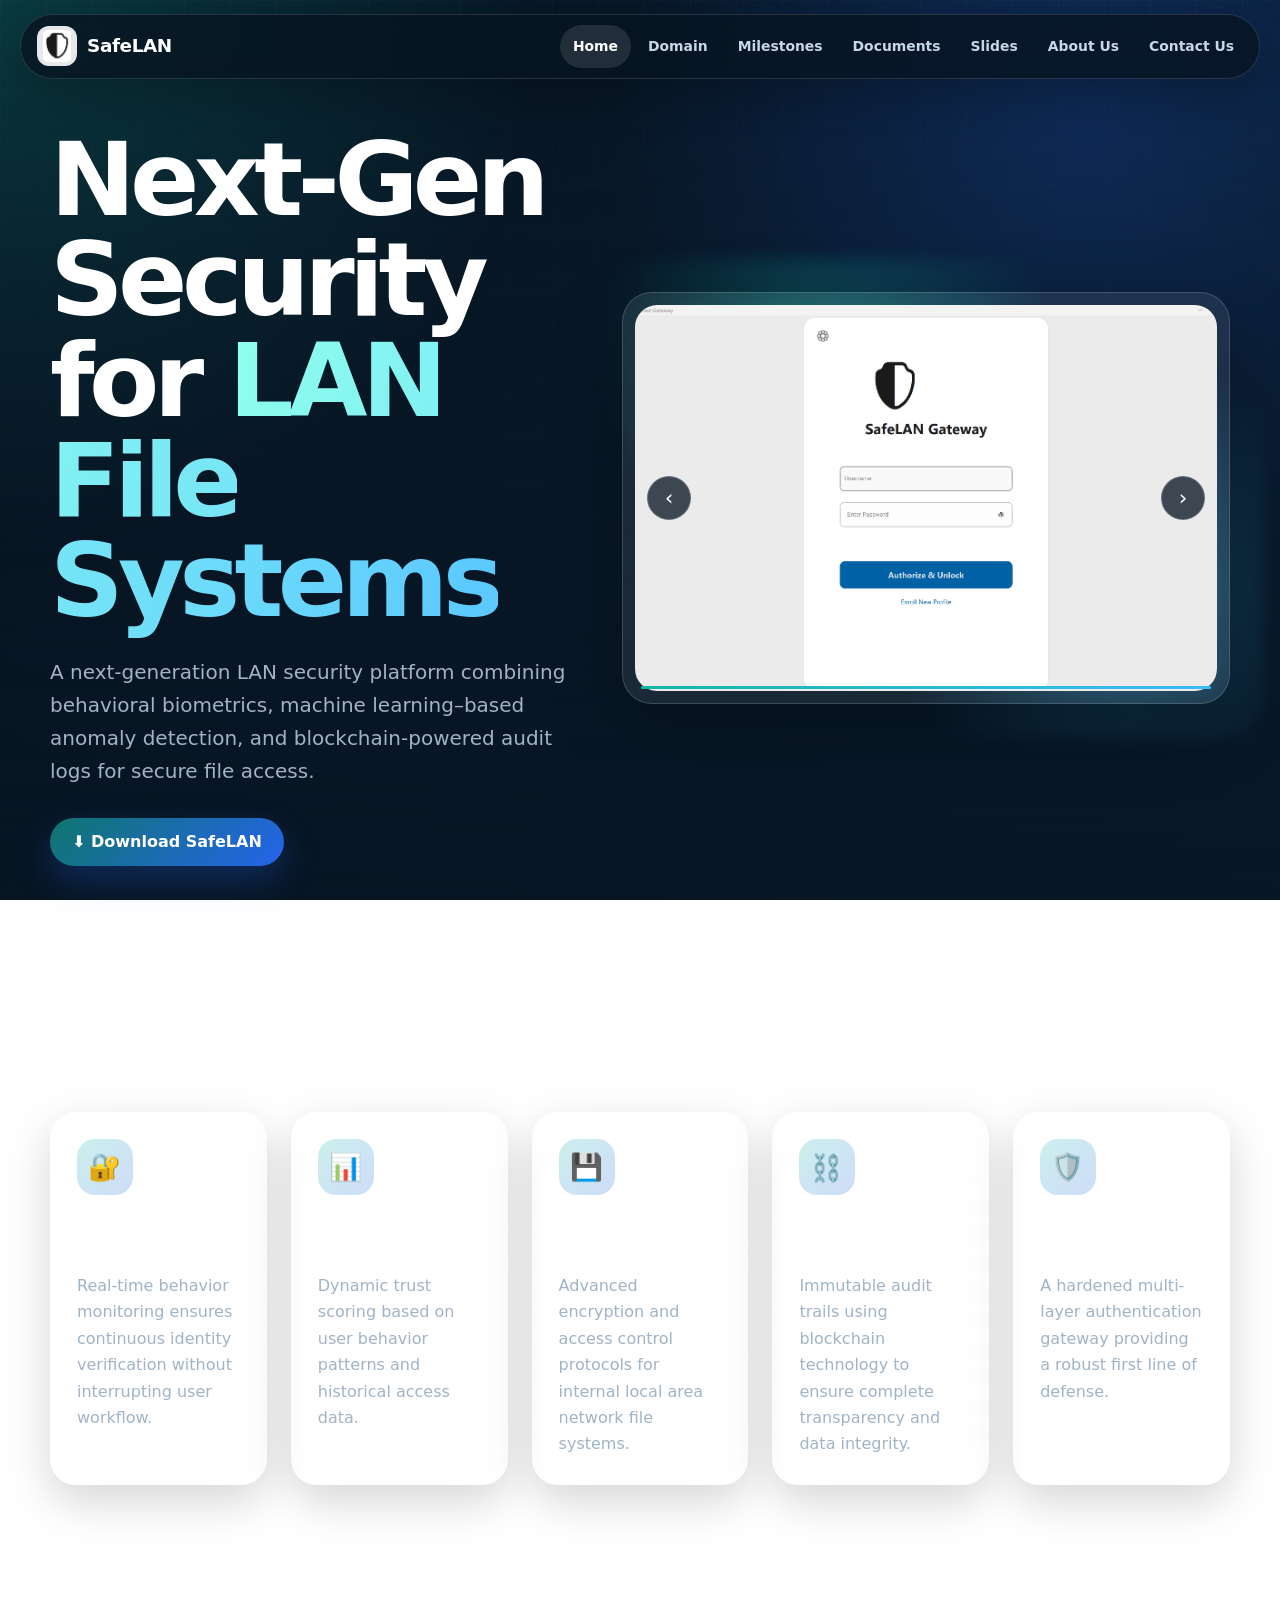
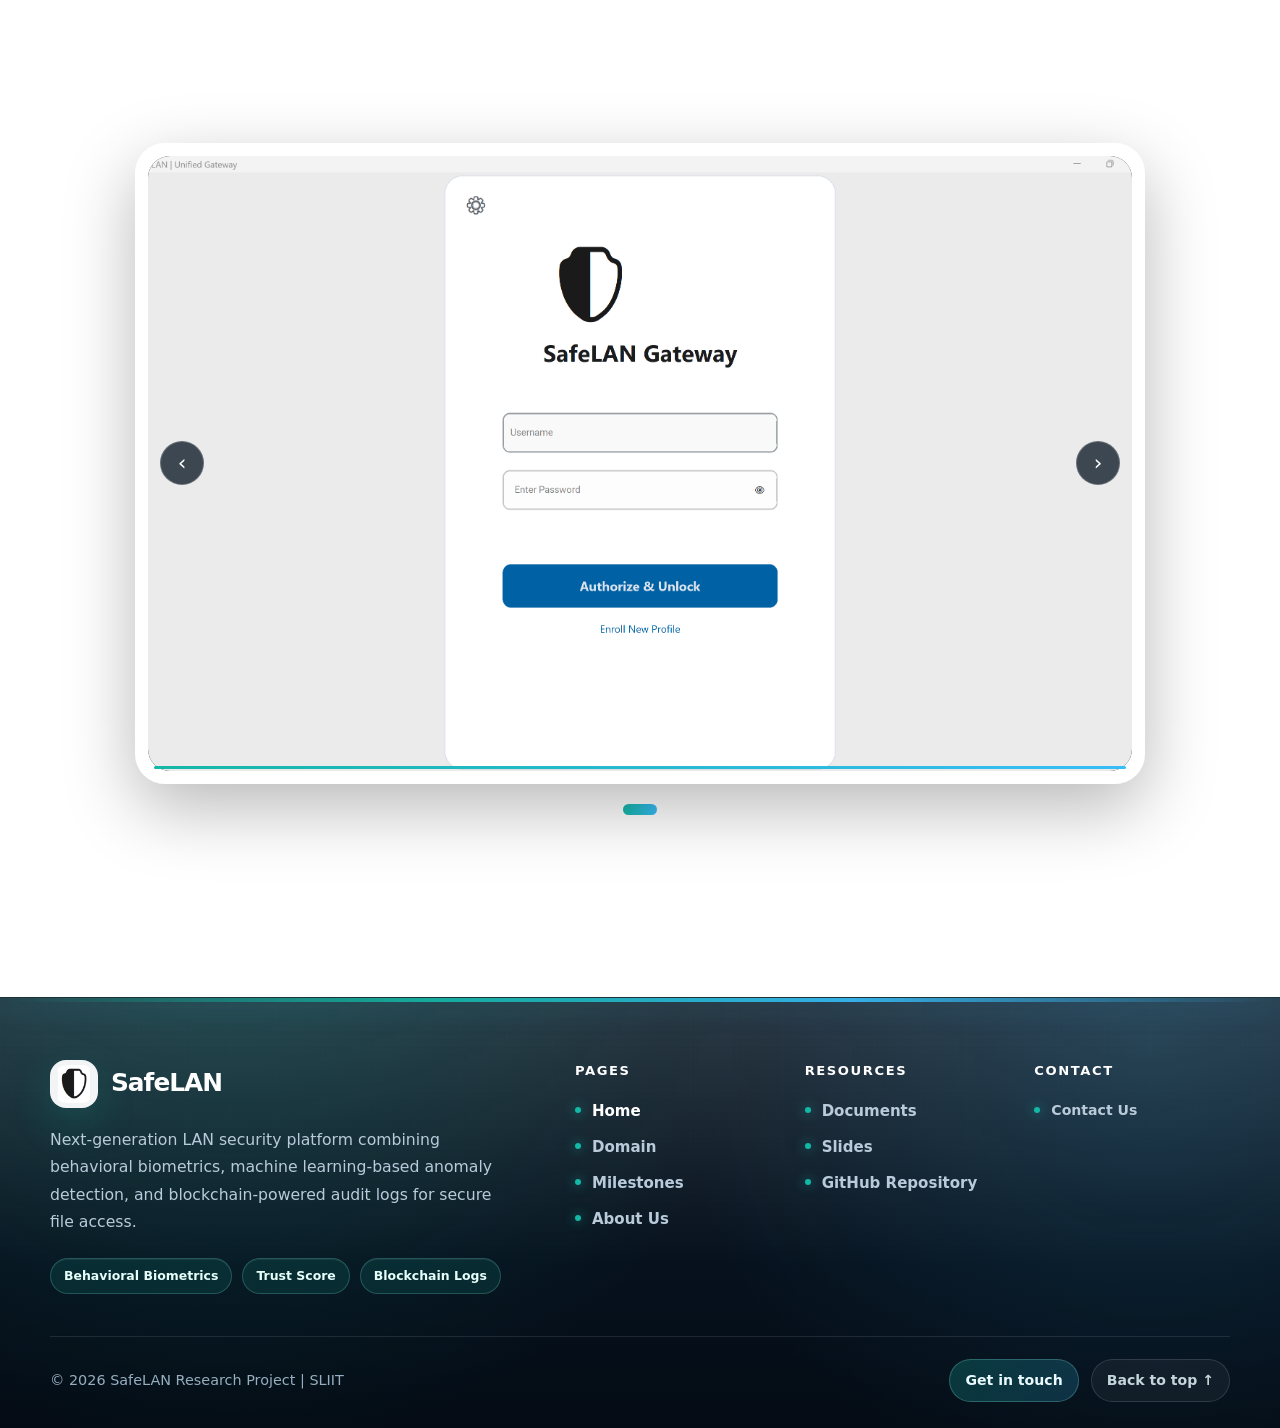
==== index.html @ 5a002307 "Add files via upload" ====
<!DOCTYPE html>
<html lang="en">
<head>
  <meta charset="UTF-8">
  <meta name="viewport" content="width=device-width, initial-scale=1.0">
  <title>SafeLAN | Next-Gen LAN Security</title>
  <link rel="icon" type="image/png" href="assets/logo.png">
  <link rel="manifest" href="manifest.json">
  <link rel="stylesheet" href="css/style.css">
</head>
<body>
  <nav class="navbar" aria-label="Main navigation">
    <div class="navbar-inner">
      <a href="index.html" class="logo-box" aria-label="SafeLAN Home">
        <img src="assets/logo.png" class="logo-img" alt="SafeLAN Logo">
        <h2>SafeLAN</h2>
      </a>
      <button class="nav-toggle" type="button" aria-label="Open navigation" aria-expanded="false"><span></span></button>
      <div class="nav-links">
        <a href="index.html" class="active">Home</a>
        <a href="domain.html">Domain</a>
        <a href="milestones.html">Milestones</a>
        <a href="documents.html">Documents</a>
        <a href="slides.html">Slides</a>
        <a href="about.html">About Us</a>
        <a href="contact.html">Contact Us</a>
      </div>
    </div>
  </nav>

  <main>
    <section class="hero">
      <div class="container hero-grid">
        <div class="hero-text reveal">
          <h1 class="hero-title">Next-Gen Security for <span class="gradient-text">LAN File Systems</span></h1>
          <p>A next-generation LAN security platform combining behavioral biometrics, machine learning–based anomaly detection, and blockchain-powered audit logs for secure file access.</p>
          <div class="hero-actions">
            <a href="https://github.com/Geshi00/SafeLAN_RP-25-26J-067.git" target="_blank" rel="noopener" class="btn-download">⬇ Download SafeLAN</a>
          </div>
        </div>

        <div class="hero-panel reveal">
          <div class="slider-wrapper hero-slider" data-slider>
            <button class="slide-btn prev" type="button" aria-label="Previous dashboard">‹</button>
            <div class="slider-container">
              <div class="slide active"><img src="assets/dashboard1.png" alt="Dashboard 1"></div>
              <div class="slide"><img src="assets/dashboard2.png" alt="Dashboard 2"></div>
              <div class="slide"><img src="assets/dashboard3.png" alt="Dashboard 3"></div>
            </div>
            <button class="slide-btn next" type="button" aria-label="Next dashboard">›</button>
          </div>
        </div>
      </div>
    </section>

    <section class="section features">
      <div class="container">
        <h2 class="section-title">Core Features</h2>
        <div class="feature-grid">
          <article class="feature-box reveal">
            <div class="icon">🔐</div>
            <h3>Continuous Authentication</h3>
            <p>Real-time behavior monitoring ensures continuous identity verification without interrupting user workflow.</p>
          </article>

          <article class="feature-box reveal">
            <div class="icon">📊</div>
            <h3>Trust Score System</h3>
            <p>Dynamic trust scoring based on user behavior patterns and historical access data.</p>
          </article>

          <article class="feature-box reveal">
            <div class="icon">💾</div>
            <h3>Secure LAN Storage</h3>
            <p>Advanced encryption and access control protocols for internal local area network file systems.</p>
          </article>

          <article class="feature-box reveal">
            <div class="icon">⛓️</div>
            <h3>Blockchain Logging</h3>
            <p>Immutable audit trails using blockchain technology to ensure complete transparency and data integrity.</p>
          </article>

          <article class="feature-box reveal">
            <div class="icon">🛡️</div>
            <h3>Secure Gateway</h3>
            <p>A hardened multi-layer authentication gateway providing a robust first line of defense.</p>
          </article>
        </div>
      </div>
    </section>

    <section class="section dashboards">
      <div class="container">
        <h2 class="section-title">System Dashboard</h2>
        <div class="dashboard-shell reveal">
          <div class="slider-wrapper" data-slider>
            <button class="slide-btn prev" type="button" aria-label="Previous dashboard">‹</button>
            <div class="slider-container">
              <div class="slide active"><img src="assets/dashboard1.png" alt="Dashboard 1"></div>
              <div class="slide"><img src="assets/dashboard2.png" alt="Dashboard 2"></div>
              <div class="slide"><img src="assets/dashboard3.png" alt="Dashboard 3"></div>
            </div>
            <button class="slide-btn next" type="button" aria-label="Next dashboard">›</button>
          </div>
          <div class="slider-dots" aria-label="Dashboard slider dots">
            <button class="dot active" type="button" aria-label="Show dashboard 1"></button>
            <button class="dot" type="button" aria-label="Show dashboard 2"></button>
            <button class="dot" type="button" aria-label="Show dashboard 3"></button>
          </div>
        </div>
      </div>
    </section>
  </main>

  <footer class="site-footer">
    <div class="footer-topline" aria-hidden="true"></div>
    <div class="container footer-container">
      <div class="footer-brand reveal">
        <a href="index.html" class="footer-logo" aria-label="SafeLAN Home">
          <img src="assets/logo.png" alt="SafeLAN Logo">
          <span>SafeLAN</span>
        </a>
        <p>Next-generation LAN security platform combining behavioral biometrics, machine learning-based anomaly detection, and blockchain-powered audit logs for secure file access.</p>
        <div class="footer-tags" aria-label="SafeLAN focus areas">
          <span>Behavioral Biometrics</span>
          <span>Trust Score</span>
          <span>Blockchain Logs</span>
        </div>
      </div>

      <nav class="footer-nav reveal" aria-label="Footer navigation">
        <div class="footer-col">
          <h3>Pages</h3>
          <a href="index.html">Home</a>
          <a href="domain.html">Domain</a>
          <a href="milestones.html">Milestones</a>
          <a href="about.html">About Us</a>
        </div>

        <div class="footer-col">
          <h3>Resources</h3>
          <a href="documents.html">Documents</a>
          <a href="slides.html">Slides</a>
          <a href="https://github.com/Geshi00/SafeLAN_RP-25-26J-067.git" target="_blank" rel="noopener">GitHub Repository</a>
        </div>

        <div class="footer-col footer-contact">
          <h3>Contact</h3>
          <a href="contact.html">Contact Us</a>
        </div>
      </nav>
    </div>

    <div class="container footer-bottom">
      <p>© <span id="current-year">2026</span> SafeLAN Research Project | SLIIT</p>
      <div class="footer-actions">
        <a href="contact.html">Get in touch</a>
        <button class="back-to-top" type="button" data-back-to-top aria-label="Back to top">Back to top ↑</button>
      </div>
    </div>
  </footer>


  <script src="js/script.js"></script>
</body>
</html>
---- css/style.css ----
:root {
  --bg: #071421;
  --bg-2: #0a1f33;
  --surface: #ffffff;
  --surface-soft: #f5f9fc;
  --card-dark: rgba(255, 255, 255, 0.08);
  --card-border: rgba(255, 255, 255, 0.16);
  --primary: #0f766e;
  --primary-bright: #14b8a6;
  --secondary: #2563eb;
  --accent: #38bdf8;
  --warning: #f59e0b;
  --success: #10b981;
  --text: #e8f3fb;
  --muted: #9fb4c7;
  --dark-text: #132033;
  --dark-muted: #65758a;
  --shadow: 0 24px 70px rgba(0, 0, 0, 0.28);
  --radius: 26px;
  --max: 1180px;
}

* {
  box-sizing: border-box;
  margin: 0;
  padding: 0;
}

html {
  scroll-behavior: smooth;
}

body {
  min-height: 100vh;
  font-family: Inter, ui-sans-serif, system-ui, -apple-system, BlinkMacSystemFont, "Segoe UI", sans-serif;
  line-height: 1.65;
  color: var(--text);
  background:
    radial-gradient(circle at top left, rgba(20, 184, 166, 0.24), transparent 34rem),
    radial-gradient(circle at 85% 15%, rgba(37, 99, 235, 0.26), transparent 30rem),
    linear-gradient(135deg, var(--bg), var(--bg-2));
  background-attachment: fixed;
  overflow-x: hidden;
}

body::before {
  content: "";
  position: fixed;
  inset: 0;
  pointer-events: none;
  opacity: 0.26;
  background-image:
    linear-gradient(rgba(255,255,255,0.08) 1px, transparent 1px),
    linear-gradient(90deg, rgba(255,255,255,0.08) 1px, transparent 1px);
  background-size: 46px 46px;
  mask-image: linear-gradient(to bottom, black, transparent 78%);
  z-index: -2;
}

body::after {
  content: "";
  position: fixed;
  inset: 0;
  pointer-events: none;
  background: linear-gradient(180deg, rgba(7, 20, 33, 0.02), rgba(7, 20, 33, 0.72));
  z-index: -1;
}

a {
  color: inherit;
}

img {
  max-width: 100%;
  display: block;
}

button,
input,
textarea,
select {
  font: inherit;
}

.page {
  padding-top: 88px;
}

.container {
  width: min(100% - 36px, var(--max));
  margin-inline: auto;
}

.section {
  padding: 82px 0;
}

.section.compact {
  padding-top: 56px;
}

.eyebrow {
  display: inline-flex;
  align-items: center;
  gap: 10px;
  color: #9ff8e8;
  font-size: 0.78rem;
  font-weight: 800;
  letter-spacing: 0.14em;
  text-transform: uppercase;
  margin-bottom: 16px;
}

.eyebrow::before {
  content: "";
  width: 34px;
  height: 2px;
  border-radius: 99px;
  background: linear-gradient(90deg, var(--primary-bright), var(--accent));
}

.gradient-text {
  background: linear-gradient(100deg, #8fffee, #5cc9ff 45%, #99b8ff);
  -webkit-background-clip: text;
  background-clip: text;
  color: transparent;
}

.page-title,
.hero-title {
  letter-spacing: -0.055em;
  line-height: 0.98;
  color: #fff;
}

.page-title {
  font-size: clamp(2.5rem, 7vw, 4.8rem);
  max-width: 900px;
  margin-bottom: 20px;
}

.section-title {
  font-size: clamp(2rem, 5vw, 3.1rem);
  line-height: 1.05;
  letter-spacing: -0.035em;
  color: #fff;
  margin-bottom: 18px;
}

.section-lead,
.page-lead {
  max-width: 760px;
  color: var(--muted);
  font-size: 1.06rem;
}

.navbar {
  position: fixed;
  top: 0;
  left: 0;
  right: 0;
  z-index: 1000;
  display: flex;
  justify-content: center;
  padding: 14px 18px;
  transition: 0.25s ease;
}

.navbar.scrolled {
  padding-top: 10px;
  padding-bottom: 10px;
}

.navbar-inner {
  width: min(100%, 1240px);
  display: flex;
  align-items: center;
  justify-content: space-between;
  gap: 18px;
  border: 1px solid rgba(255, 255, 255, 0.13);
  border-radius: 999px;
  background: rgba(7, 20, 33, 0.78);
  box-shadow: 0 18px 44px rgba(0, 0, 0, 0.22);
  backdrop-filter: blur(18px);
  padding: 10px 12px 10px 16px;
}

.logo-box {
  display: inline-flex;
  align-items: center;
  gap: 10px;
  text-decoration: none;
  min-width: max-content;
}

.logo-img {
  width: 40px;
  height: 40px;
  border-radius: 12px;
  object-fit: contain;
  background: rgba(255,255,255,0.9);
  padding: 4px;
}

.logo-box h2 {
  color: #fff;
  font-size: 1.15rem;
  letter-spacing: -0.02em;
}

.nav-links {
  display: flex;
  align-items: center;
  justify-content: flex-end;
  gap: 4px;
}

.nav-links a {
  text-decoration: none;
  color: #c8d6e6;
  font-size: 0.87rem;
  font-weight: 750;
  border-radius: 999px;
  padding: 10px 13px;
  transition: 0.2s ease;
}

.nav-links a:hover,
.nav-links a.active {
  color: #fff;
  background: rgba(255,255,255,0.11);
}

.nav-toggle {
  display: none;
  width: 44px;
  height: 44px;
  border: 0;
  border-radius: 50%;
  background: linear-gradient(135deg, var(--primary), var(--secondary));
  color: #fff;
  cursor: pointer;
  align-items: center;
  justify-content: center;
}

.nav-toggle span,
.nav-toggle span::before,
.nav-toggle span::after {
  display: block;
  width: 18px;
  height: 2px;
  background: currentColor;
  border-radius: 99px;
  position: relative;
  transition: 0.2s ease;
}

.nav-toggle span::before,
.nav-toggle span::after {
  content: "";
  position: absolute;
  left: 0;
}

.nav-toggle span::before { top: -6px; }
.nav-toggle span::after { top: 6px; }

.nav-toggle.active span {
  background: transparent;
}

.nav-toggle.active span::before {
  top: 0;
  transform: rotate(45deg);
  background: #fff;
}

.nav-toggle.active span::after {
  top: 0;
  transform: rotate(-45deg);
  background: #fff;
}

.hero {
  min-height: 100vh;
  display: grid;
  align-items: center;
  padding: 130px 0 74px;
}

.hero-grid {
  display: grid;
  grid-template-columns: minmax(0, 0.92fr) minmax(420px, 1.08fr);
  gap: 54px;
  align-items: center;
}

.hero-title {
  font-size: clamp(3rem, 8vw, 6.7rem);
  margin-bottom: 24px;
}

.hero-text p {
  color: var(--muted);
  max-width: 690px;
  font-size: clamp(1.04rem, 2vw, 1.25rem);
  margin-bottom: 30px;
}

.hero-actions,
.card-actions {
  display: flex;
  flex-wrap: wrap;
  gap: 14px;
  align-items: center;
}

.btn,
.btn-download,
.btn-send,
.view-link {
  display: inline-flex;
  align-items: center;
  justify-content: center;
  gap: 10px;
  border: 0;
  border-radius: 999px;
  text-decoration: none;
  font-weight: 850;
  cursor: pointer;
  transition: transform 0.22s ease, box-shadow 0.22s ease, background 0.22s ease;
}

.btn,
.btn-download,
.btn-send {
  min-height: 48px;
  padding: 0 22px;
  color: #fff;
  background: linear-gradient(135deg, var(--primary), var(--secondary));
  box-shadow: 0 14px 34px rgba(37, 99, 235, 0.28);
}

.btn:hover,
.btn-download:hover,
.btn-send:hover,
.view-link:hover {
  transform: translateY(-2px);
}

.btn.secondary {
  background: rgba(255,255,255,0.1);
  box-shadow: none;
  border: 1px solid rgba(255,255,255,0.16);
}

.hero-panel {
  position: relative;
}

.hero-panel::before {
  content: "";
  position: absolute;
  inset: -34px;
  border-radius: 44px;
  background: radial-gradient(circle at 35% 20%, rgba(20, 184, 166, 0.28), transparent 40%), radial-gradient(circle at 80% 70%, rgba(56, 189, 248, 0.22), transparent 38%);
  filter: blur(8px);
  z-index: -1;
}

.slider-wrapper {
  position: relative;
  border-radius: 30px;
  padding: 12px;
  background: rgba(255,255,255,0.08);
  border: 1px solid rgba(255,255,255,0.16);
  box-shadow: var(--shadow);
  backdrop-filter: blur(18px);
}

.slider-container {
  position: relative;
  overflow: hidden;
  border-radius: 22px;
  aspect-ratio: 16/10;
  background: #071421;
}

.hero-slider .slider-container {
  aspect-ratio: 16/10.6;
}

.slide {
  position: absolute;
  inset: 0;
  opacity: 0;
  transform: scale(1.025);
  transition: opacity 0.55s ease, transform 0.55s ease;
}

.slide.active {
  opacity: 1;
  transform: scale(1);
  z-index: 1;
}

.slide img {
  width: 100%;
  height: 100%;
  object-fit: cover;
}

.slide-btn {
  position: absolute;
  top: 50%;
  transform: translateY(-50%);
  z-index: 3;
  width: 44px;
  height: 44px;
  border-radius: 50%;
  border: 1px solid rgba(255,255,255,0.2);
  background: rgba(7, 20, 33, 0.76);
  color: #fff;
  cursor: pointer;
  font-size: 1.35rem;
  line-height: 1;
  backdrop-filter: blur(12px);
  transition: 0.2s ease;
}

.slide-btn:hover {
  background: var(--primary);
}

.slide-btn.prev { left: 24px; }
.slide-btn.next { right: 24px; }

.slider-dots {
  display: flex;
  justify-content: center;
  gap: 10px;
  margin-top: 20px;
}

.dot {
  width: 11px;
  height: 11px;
  border: 0;
  border-radius: 999px;
  background: rgba(255,255,255,0.32);
  cursor: pointer;
  transition: 0.2s ease;
}

.dot.active {
  width: 34px;
  background: linear-gradient(90deg, var(--primary-bright), var(--accent));
}

.feature-grid,
.grid,
.slides-grid,
.team-grid-v2,
.supervisor-grid {
  display: grid;
  gap: 24px;
}

.feature-grid {
  grid-template-columns: repeat(5, minmax(0, 1fr));
  margin-top: 38px;
}

.feature-box,
.content-section,
.profile-card-v3,
.contact-info-card {
  border: 1px solid var(--card-border);
  background: linear-gradient(180deg, rgba(255,255,255,0.105), rgba(255,255,255,0.055));
  border-radius: var(--radius);
  box-shadow: 0 16px 46px rgba(0, 0, 0, 0.17);
  backdrop-filter: blur(18px);
}

.feature-box {
  padding: 26px;
  min-height: 250px;
  transition: 0.25s ease;
}

.feature-box:hover,
.content-section:hover,
.doc-card:hover,
.slide-card-v2:hover,
.profile-card-v3:hover {
  transform: translateY(-6px);
  border-color: rgba(20,184,166,0.48);
}

.feature-box .icon {
  width: 56px;
  height: 56px;
  display: grid;
  place-items: center;
  border-radius: 18px;
  margin-bottom: 20px;
  background: linear-gradient(135deg, rgba(20, 184, 166, 0.22), rgba(37, 99, 235, 0.22));
  font-size: 1.65rem;
}

.feature-box h3,
.content-section h3 {
  color: #fff;
  line-height: 1.18;
  margin-bottom: 14px;
}

.feature-box p,
.content-section p,
.doc-card p,
.slide-text,
.about-intro {
  color: var(--muted);
}

.dashboards {
  padding-bottom: 110px;
}

.dashboard-shell {
  max-width: 1010px;
  margin: 42px auto 0;
}

.content-section {
  padding: clamp(24px, 4vw, 40px);
  margin-top: 24px;
  transition: 0.25s ease;
}

.content-section p + p {
  margin-top: 14px;
}

.content-img {
  margin-top: 28px;
  border-radius: 20px;
  border: 1px solid rgba(255,255,255,0.14);
  box-shadow: var(--shadow);
  background: #fff;
}

.grid {
  grid-template-columns: repeat(3, minmax(0, 1fr));
  margin-top: 26px;
}

.group-title {
  margin-top: 54px;
  margin-bottom: 0;
  color: #aaf7eb;
  font-size: clamp(1.25rem, 3vw, 1.65rem);
}

.doc-card,
.slide-card-v2,
.assessment-container,
.contact-form-container,
.success-card {
  background: var(--surface);
  color: var(--dark-text);
  border-radius: var(--radius);
  box-shadow: var(--shadow);
}

.doc-card {
  display: flex;
  min-height: 235px;
  flex-direction: column;
  justify-content: space-between;
  padding: 28px;
  transition: 0.25s ease;
  border: 1px solid rgba(15, 118, 110, 0.08);
}

.doc-card h3,
.slide-card-body h3 {
  color: var(--dark-text);
  font-size: 1.12rem;
  line-height: 1.3;
  margin-bottom: 12px;
}

.doc-card p {
  color: var(--dark-muted);
  margin-bottom: 24px;
}

.doc-card .btn-download {
  width: 100%;
}

.slides-grid {
  grid-template-columns: repeat(4, minmax(0, 1fr));
  margin-top: 38px;
}

.slide-card-v2 {
  overflow: hidden;
  display: flex;
  flex-direction: column;
  min-height: 470px;
  transition: 0.25s ease;
}

.slide-card-header {
  min-height: 158px;
  display: grid;
  place-items: center;
  background:
    radial-gradient(circle at 72% 24%, rgba(56, 189, 248, 0.5), transparent 26%),
    linear-gradient(135deg, #0d9488, #1d4ed8);
}

.slide-icon {
  width: 82px;
  height: 82px;
  display: grid;
  place-items: center;
  border-radius: 24px;
  background: rgba(255,255,255,0.16);
  border: 1px solid rgba(255,255,255,0.24);
}

.slide-card-body {
  padding: 28px;
  display: flex;
  flex-direction: column;
  flex: 1;
}

.badge {
  align-self: flex-start;
  display: inline-flex;
  align-items: center;
  min-height: 27px;
  padding: 0 12px;
  border-radius: 999px;
  font-size: 0.72rem;
  font-weight: 850;
  text-transform: uppercase;
  letter-spacing: 0.03em;
  margin-bottom: 18px;
}

.badge.completed {
  color: #047857;
  background: #d1fae5;
}

.badge.pending {
  color: #b45309;
  background: #fef3c7;
}

.slide-text {
  color: var(--dark-muted);
  margin-bottom: 26px;
  flex: 1;
}

.view-link {
  align-self: flex-start;
  color: #fff;
  background: linear-gradient(135deg, var(--primary), var(--secondary));
  padding: 12px 18px;
}

.assessment-container {
  padding: clamp(24px, 5vw, 48px);
  margin-top: 40px;
}

.assessment-selector {
  display: grid;
  grid-template-columns: 220px 1fr;
  align-items: center;
  gap: 20px;
  border-bottom: 1px solid #e3edf5;
  padding-bottom: 28px;
  margin-bottom: 34px;
}

.selector-label,
.form-group label,
.info-box span,
.info-text span {
  color: var(--dark-muted);
  font-size: 0.75rem;
  font-weight: 900;
  letter-spacing: 0.08em;
  text-transform: uppercase;
}

.custom-select select {
  width: 100%;
  min-height: 54px;
  border-radius: 17px;
  border: 1px solid #dbe7f0;
  background: var(--surface-soft);
  color: var(--dark-text);
  padding: 0 18px;
  outline: none;
  font-weight: 800;
}

.assessment-content h2 {
  font-size: clamp(1.5rem, 4vw, 2.2rem);
  color: var(--dark-text);
  margin-bottom: 22px;
}

.info-grid {
  display: grid;
  grid-template-columns: repeat(3, minmax(0, 1fr));
  gap: 18px;
  margin-bottom: 28px;
}

.info-box {
  background: linear-gradient(180deg, #f6fbff, #eef7fb);
  border: 1px solid #dcebf5;
  border-radius: 20px;
  padding: 22px;
}

.info-box p {
  color: var(--dark-text);
  font-weight: 900;
  font-size: 1.02rem;
  margin-top: 6px;
}

.assessment-desc {
  color: var(--dark-muted);
  font-size: 1.02rem;
}

.team-grid-v2 {
  grid-template-columns: repeat(4, minmax(0, 1fr));
  margin-top: 34px;
}

.supervisor-grid {
  grid-template-columns: repeat(2, minmax(0, 1fr));
  margin-top: 32px;
}

.section-title-small {
  display: inline-flex;
  color: #9ff8e8;
  font-weight: 900;
  text-transform: uppercase;
  letter-spacing: 0.12em;
  font-size: 0.82rem;
  margin-top: 56px;
  margin-bottom: 8px;
}

.about-intro {
  max-width: 900px;
  font-size: 1.06rem;
}

.profile-card-v3 {
  min-height: 390px;
  padding: 28px 16px;
  text-align: center;
  display: flex;
  flex-direction: column;
  align-items: center;
  transition: 0.25s ease;
}

.supervisor-card {
  min-height: 350px;
}

.img-container-circle {
  width: 136px;
  height: 136px;
  border-radius: 50%;
  padding: 5px;
  margin-bottom: 18px;
  background: linear-gradient(135deg, var(--primary-bright), var(--secondary));
}

.img-container-circle img {
  width: 100%;
  height: 100%;
  object-fit: cover;
  border-radius: inherit;
  border: 4px solid #102034;
}

.profile-card-v3 h3 {
  color: #fff;
  line-height: 1.25;
  margin-bottom: 7px;
}

.id-role {
  color: #8fffee;
  font-weight: 850;
  font-size: 0.84rem;
  margin-bottom: 14px;
}

.topic {
  color: var(--muted);
  font-size: 0.93rem;
  flex: 1;
}

.email-link {
  display: block;
  width: 100%;
  max-width: 100%;
  margin-top: 18px;
  color: #b7f7ec;
  font-size: clamp(0.72rem, 0.74vw, 0.82rem);
  font-weight: 750;
  line-height: 1.2;
  text-align: center;
  text-decoration: none;
  white-space: nowrap;
  overflow: hidden;
  text-overflow: clip;
}

.email-link:hover {
  color: #fff;
  text-decoration: underline;
  text-underline-offset: 4px;
}

.contact-wrapper {
  display: grid;
  grid-template-columns: 0.9fr 1.35fr;
  gap: 34px;
  margin-top: 42px;
  align-items: start;
}

.contact-info-card,
.contact-form-container {
  padding: clamp(24px, 4vw, 42px);
}

.contact-info-card h2 {
  color: #fff;
  font-size: 1.85rem;
  line-height: 1.08;
  margin-bottom: 16px;
}

.contact-info-card p {
  color: var(--muted);
}

.info-item {
  display: flex;
  gap: 15px;
  align-items: center;
  margin-top: 22px;
}

.info-icon {
  width: 48px;
  height: 48px;
  border-radius: 16px;
  display: grid;
  place-items: center;
  background: rgba(20,184,166,0.16);
  color: #aaf7eb;
  font-weight: 900;
  flex: 0 0 auto;
}

.info-text p {
  color: #fff;
  font-weight: 850;
  margin-top: 2px;
}

.contact-form-container {
  box-shadow: var(--shadow);
}

.contact-grid {
  display: grid;
  grid-template-columns: repeat(2, minmax(0, 1fr));
  gap: 18px;
}

.form-group {
  display: grid;
  gap: 8px;
  margin-bottom: 18px;
}

.form-group.full {
  grid-column: 1 / -1;
}

.form-group input,
.form-group textarea {
  width: 100%;
  border: 1px solid #dbe7f0;
  border-radius: 17px;
  background: #f6fbff;
  color: var(--dark-text);
  outline: none;
  padding: 15px 16px;
  transition: 0.2s ease;
}

.form-group textarea {
  resize: vertical;
  min-height: 146px;
}

.form-group input:focus,
.form-group textarea:focus {
  border-color: var(--primary-bright);
  box-shadow: 0 0 0 4px rgba(20,184,166,0.12);
  background: #fff;
}

.btn-send {
  margin-top: 6px;
}

.btn-send.btn-loading {
  opacity: 0.78;
  cursor: progress;
}

.success-overlay {
  position: fixed;
  inset: 0;
  z-index: 3000;
  display: none;
  place-items: center;
  padding: 18px;
  background: rgba(7, 20, 33, 0.74);
  backdrop-filter: blur(16px);
}

.success-overlay.active {
  display: grid;
}

.success-card {
  max-width: 430px;
  width: 100%;
  padding: 38px;
  text-align: center;
}

.check-icon {
  width: 70px;
  height: 70px;
  display: grid;
  place-items: center;
  margin: 0 auto 18px;
  border-radius: 50%;
  background: #d1fae5;
  color: #047857;
  font-size: 2.2rem;
  font-weight: 900;
}

.success-card h3 {
  color: var(--dark-text);
  margin-bottom: 8px;
}

.success-card p {
  color: var(--dark-muted);
}

.site-footer {
  position: relative;
  overflow: hidden;
  margin-top: 72px;
  padding: 0 0 26px;
  color: #b9cbda;
  background:
    radial-gradient(circle at 18% -20%, rgba(20, 184, 166, 0.18), transparent 34rem),
    radial-gradient(circle at 90% 10%, rgba(56, 189, 248, 0.14), transparent 30rem),
    linear-gradient(180deg, rgba(7, 20, 33, 0.86), #06111d 62%, #040b14 100%);
  border-top: 1px solid rgba(143, 255, 238, 0.16);
}

.site-footer::before {
  content: "";
  position: absolute;
  inset: 0;
  pointer-events: none;
  background-image:
    linear-gradient(rgba(255,255,255,0.045) 1px, transparent 1px),
    linear-gradient(90deg, rgba(255,255,255,0.045) 1px, transparent 1px);
  background-size: 46px 46px;
  opacity: 0.18;
  mask-image: linear-gradient(to bottom, black, transparent 76%);
}

.footer-topline {
  position: relative;
  z-index: 1;
  height: 4px;
  width: 100%;
  background: linear-gradient(90deg, transparent, var(--primary-bright), var(--accent), transparent);
  opacity: 0.9;
  box-shadow: 0 0 36px rgba(56, 189, 248, 0.45);
}

.footer-container {
  position: relative;
  z-index: 1;
  display: grid;
  grid-template-columns: minmax(280px, 0.95fr) minmax(540px, 1.35fr);
  gap: 64px;
  align-items: start;
  padding-top: 58px;
}

.footer-brand {
  max-width: 520px;
}

.footer-logo {
  display: inline-flex;
  align-items: center;
  gap: 13px;
  margin-bottom: 18px;
  text-decoration: none;
  color: #ffffff;
  font-size: 1.55rem;
  font-weight: 900;
  letter-spacing: -0.04em;
}

.footer-logo img {
  width: 48px;
  height: 48px;
  border-radius: 16px;
  object-fit: contain;
  background: rgba(255,255,255,0.95);
  padding: 5px;
  box-shadow: 0 16px 40px rgba(20, 184, 166, 0.20);
}

.footer-brand p {
  color: #b9cbda;
  font-size: 0.98rem;
  line-height: 1.75;
}

.footer-tags {
  display: flex;
  flex-wrap: wrap;
  gap: 10px;
  margin-top: 22px;
}

.footer-tags span {
  display: inline-flex;
  align-items: center;
  min-height: 34px;
  padding: 7px 13px;
  border-radius: 999px;
  color: #e7fffb;
  background: rgba(20, 184, 166, 0.12);
  border: 1px solid rgba(143, 255, 238, 0.20);
  font-size: 0.78rem;
  font-weight: 800;
  box-shadow: inset 0 1px 0 rgba(255,255,255,0.06);
}

.footer-nav {
  display: grid;
  grid-template-columns: repeat(3, minmax(0, 1fr));
  gap: 34px;
}

.footer-col h3 {
  color: #ffffff;
  font-size: 0.82rem;
  font-weight: 900;
  letter-spacing: 0.12em;
  text-transform: uppercase;
  margin-bottom: 18px;
}

.footer-col a {
  position: relative;
  display: block;
  width: fit-content;
  max-width: 100%;
  color: #b9cbda;
  text-decoration: none;
  font-size: 0.94rem;
  font-weight: 650;
  margin: 11px 0;
  padding-left: 17px;
  transition: color 0.2s ease, transform 0.2s ease;
  overflow-wrap: anywhere;
}

.footer-col a::before {
  content: "";
  position: absolute;
  left: 0;
  top: 0.72em;
  width: 6px;
  height: 6px;
  border-radius: 50%;
  background: var(--primary-bright);
  box-shadow: 0 0 12px rgba(20, 184, 166, 0.75);
  transform: translateY(-50%);
}

.footer-col a:hover {
  color: #ffffff;
  transform: translateX(4px);
}

.footer-contact a {
  font-size: 0.88rem;
}

.footer-bottom {
  position: relative;
  z-index: 1;
  display: flex;
  justify-content: space-between;
  align-items: center;
  gap: 18px;
  margin-top: 42px;
  padding-top: 22px;
  border-top: 1px solid rgba(255, 255, 255, 0.10);
  color: #96aebf;
  font-size: 0.9rem;
}

.footer-actions {
  display: flex;
  align-items: center;
  flex-wrap: wrap;
  gap: 12px;
}

.footer-actions a,
.back-to-top {
  display: inline-flex;
  align-items: center;
  justify-content: center;
  min-height: 40px;
  border-radius: 999px;
  padding: 9px 15px;
  color: #e9fbff;
  text-decoration: none;
  font-size: 0.88rem;
  font-weight: 850;
}

.footer-actions a {
  background: linear-gradient(135deg, rgba(20, 184, 166, 0.24), rgba(56, 189, 248, 0.18));
  border: 1px solid rgba(143, 255, 238, 0.24);
}

.back-to-top {
  border: 1px solid rgba(255, 255, 255, 0.15);
  background: rgba(255, 255, 255, 0.06);
  cursor: pointer;
  transition: transform 0.2s ease, background 0.2s ease, border-color 0.2s ease;
}

.footer-actions a:hover,
.back-to-top:hover {
  transform: translateY(-2px);
  border-color: rgba(56, 189, 248, 0.46);
  background: rgba(56, 189, 248, 0.14);
}

.reveal {
  transition: opacity 0.55s ease, transform 0.55s ease;
}

.js .reveal {
  opacity: 0;
  transform: translateY(20px);
}

.js .reveal.visible {
  opacity: 1;
  transform: translateY(0);
}

@media (max-width: 1180px) {
  .feature-grid,
  .slides-grid {
    grid-template-columns: repeat(2, minmax(0, 1fr));
  }

  .team-grid-v2 {
    grid-template-columns: repeat(2, minmax(0, 1fr));
  }

  .hero-grid {
    grid-template-columns: 1fr;
  }
}

@media (max-width: 920px) {
  .nav-toggle {
    display: inline-flex;
  }

  .navbar-inner {
    border-radius: 28px;
    align-items: flex-start;
    flex-wrap: wrap;
  }

  .nav-links {
    order: 3;
    width: 100%;
    display: none;
    flex-direction: column;
    align-items: stretch;
    padding-top: 10px;
  }

  .nav-links.open {
    display: flex;
  }

  .nav-links a {
    padding: 12px 14px;
  }

  .contact-wrapper,
  .assessment-selector,
  .supervisor-grid,
  .footer-container {
    grid-template-columns: 1fr;
  }

  .footer-nav {
    grid-template-columns: repeat(2, minmax(0, 1fr));
  }
}

@media (max-width: 720px) {
  .page {
    padding-top: 84px;
  }

  .hero {
    padding-top: 116px;
  }

  .section {
    padding: 58px 0;
  }

  .feature-grid,
  .grid,
  .slides-grid,
  .team-grid-v2,
  .info-grid,
  .contact-grid {
    grid-template-columns: 1fr;
  }

  .email-link {
    font-size: 0.82rem;
  }

  .slider-wrapper {
    padding: 8px;
    border-radius: 22px;
  }

  .slider-container,
  .hero-slider .slider-container {
    aspect-ratio: 4/3;
  }

  .slide-btn {
    width: 38px;
    height: 38px;
    font-size: 1.1rem;
  }

  .slide-btn.prev { left: 14px; }
  .slide-btn.next { right: 14px; }

  .doc-card,
  .slide-card-v2,
  .profile-card-v3 {
    min-height: auto;
  }

  .footer-container,
  .footer-nav {
    grid-template-columns: 1fr;
  }

  .footer-bottom {
    flex-direction: column;
    align-items: flex-start;
  }

  .footer-actions {
    width: 100%;
  }

  .footer-container {
    padding-top: 44px;
    gap: 34px;
  }
}

@media (max-width: 430px) {
  .container {
    width: min(100% - 26px, var(--max));
  }

  .navbar {
    padding-left: 10px;
    padding-right: 10px;
  }

  .logo-box h2 {
    font-size: 1rem;
  }

  .logo-img {
    width: 36px;
    height: 36px;
  }
}

/* JavaScript animation layer */
.page-scroll-progress {
  position: fixed;
  top: 0;
  left: 0;
  width: 0;
  height: 3px;
  z-index: 2000;
  background: linear-gradient(90deg, var(--primary-bright), var(--accent), #7dd3fc);
  box-shadow: 0 0 22px rgba(56, 189, 248, 0.65);
  transition: width 0.08s linear;
}

.navbar {
  transform: translateY(0);
}

.navbar.nav-hidden {
  transform: translateY(-118%);
}

.nav-links a.active-link,
.footer-nav a.active-link {
  color: #ffffff;
}

.nav-links a.active-link::after {
  transform: scaleX(1);
}

body.nav-open {
  overflow: hidden;
}

.cyber-particles {
  position: fixed;
  inset: 0;
  z-index: -1;
  pointer-events: none;
  overflow: hidden;
}

.cyber-particles span {
  position: absolute;
  left: var(--x);
  bottom: -20px;
  width: var(--size);
  height: var(--size);
  border-radius: 999px;
  background: rgba(143, 255, 238, 0.86);
  box-shadow: 0 0 16px rgba(56, 189, 248, 0.8);
  opacity: 0;
  animation: floatParticle var(--duration) linear infinite;
  animation-delay: var(--delay);
}

@keyframes floatParticle {
  0% {
    opacity: 0;
    transform: translate3d(0, 0, 0) scale(0.7);
  }
  14% { opacity: 0.7; }
  100% {
    opacity: 0;
    transform: translate3d(42px, -110vh, 0) scale(1.15);
  }
}

.cursor-glow {
  position: fixed;
  top: 0;
  left: 0;
  width: 360px;
  height: 360px;
  margin: -180px 0 0 -180px;
  border-radius: 999px;
  pointer-events: none;
  z-index: 0;
  opacity: 0;
  background: radial-gradient(circle, rgba(20, 184, 166, 0.18), rgba(56, 189, 248, 0.08) 38%, transparent 68%);
  mix-blend-mode: screen;
  transition: opacity 0.25s ease;
}

.cursor-glow.active {
  opacity: 1;
}

.hero-panel {
  transform: translate3d(var(--hero-x, 0), var(--hero-y, 0), 0);
  transition: transform 0.2s ease-out;
}

.hero-title,
.page-title,
.section-title {
  animation: titleEnter 0.85s ease both;
}

@keyframes titleEnter {
  from {
    opacity: 0;
    transform: translateY(18px) scale(0.985);
    filter: blur(6px);
  }
  to {
    opacity: 1;
    transform: translateY(0) scale(1);
    filter: blur(0);
  }
}

.gradient-text {
  background-size: 220% auto;
  animation: gradientFlow 5.8s ease-in-out infinite;
}

@keyframes gradientFlow {
  0%, 100% { background-position: 0% center; }
  50% { background-position: 100% center; }
}

.reveal {
  transition:
    opacity 0.72s cubic-bezier(0.2, 0.75, 0.2, 1),
    transform 0.72s cubic-bezier(0.2, 0.75, 0.2, 1),
    filter 0.72s cubic-bezier(0.2, 0.75, 0.2, 1);
  transition-delay: var(--reveal-delay, 0ms);
}

.js .reveal {
  opacity: 0;
  transform: translateY(28px) scale(0.985);
  filter: blur(6px);
}

.js .reveal.visible {
  opacity: 1;
  transform: translateY(0) scale(1);
  filter: blur(0);
}

.tilt-card {
  position: relative;
  overflow: hidden;
  transform-style: preserve-3d;
  transform: perspective(900px) rotateX(var(--tilt-x, 0deg)) rotateY(var(--tilt-y, 0deg));
  transition: transform 0.22s ease, border-color 0.22s ease, box-shadow 0.22s ease;
}

.tilt-card::after {
  content: "";
  position: absolute;
  inset: 0;
  pointer-events: none;
  opacity: 0;
  background: radial-gradient(circle at var(--glow-x, 50%) var(--glow-y, 50%), rgba(255, 255, 255, 0.2), transparent 34%);
  transition: opacity 0.24s ease;
}

.tilt-card:hover::after {
  opacity: 1;
}

.feature-box:hover,
.content-section:hover,
.doc-card:hover,
.slide-card-v2:hover,
.profile-card-v3:hover,
.contact-info-card:hover,
.contact-form-container:hover {
  box-shadow: 0 24px 70px rgba(20, 184, 166, 0.16), var(--shadow);
}

.btn,
.btn-download,
.btn-send,
.view-link,
.back-to-top {
  position: relative;
  overflow: hidden;
  isolation: isolate;
}

.btn::before,
.btn-download::before,
.btn-send::before,
.view-link::before,
.back-to-top::before {
  content: "";
  position: absolute;
  inset: 0;
  z-index: -1;
  opacity: 0;
  background: linear-gradient(120deg, transparent 0%, rgba(255,255,255,0.28) 45%, transparent 70%);
  transform: translateX(-120%);
  transition: opacity 0.24s ease;
}

.btn:hover::before,
.btn-download:hover::before,
.btn-send:hover::before,
.view-link:hover::before,
.back-to-top:hover::before {
  opacity: 1;
  animation: buttonShine 0.85s ease;
}

@keyframes buttonShine {
  from { transform: translateX(-120%); }
  to { transform: translateX(120%); }
}

.ripple {
  position: absolute;
  width: 12px;
  height: 12px;
  border-radius: 50%;
  pointer-events: none;
  transform: translate(-50%, -50%);
  background: rgba(255, 255, 255, 0.45);
  animation: ripplePop 0.65s ease-out forwards;
}

@keyframes ripplePop {
  to {
    opacity: 0;
    width: 260px;
    height: 260px;
  }
}

.slider-wrapper {
  overflow: hidden;
}

.slider-progress {
  position: absolute;
  left: 18px;
  right: 18px;
  bottom: 14px;
  height: 3px;
  z-index: 4;
  border-radius: 999px;
  overflow: hidden;
  background: rgba(255, 255, 255, 0.16);
}

.slider-progress::before {
  content: "";
  display: block;
  width: 100%;
  height: 100%;
  transform: translateX(-100%);
  background: linear-gradient(90deg, var(--primary-bright), var(--accent));
}

.slider-progress.is-running::before {
  animation: sliderProgress 5.6s linear forwards;
}

@keyframes sliderProgress {
  to { transform: translateX(0); }
}

.slide.active img {
  animation: slideZoom 5.6s ease both;
}

@keyframes slideZoom {
  from { transform: scale(1.03); }
  to { transform: scale(1); }
}

.assessment-content {
  transition: opacity 0.22s ease, transform 0.22s ease, filter 0.22s ease;
}

.assessment-content.is-switching {
  opacity: 0;
  transform: translateY(12px);
  filter: blur(5px);
}

.assessment-content.just-updated .info-box {
  animation: pulseInfo 0.42s ease both;
}

@keyframes pulseInfo {
  from {
    transform: translateY(8px);
    box-shadow: 0 12px 34px rgba(15, 118, 110, 0.14);
  }
  to {
    transform: translateY(0);
    box-shadow: none;
  }
}

.back-to-top {
  opacity: 0.84;
}

.back-to-top.is-visible {
  opacity: 1;
  box-shadow: 0 0 28px rgba(56, 189, 248, 0.2);
}

.form-group input:focus,
.form-group textarea:focus,
.custom-select select:focus {
  box-shadow: 0 0 0 4px rgba(20, 184, 166, 0.13), 0 16px 34px rgba(15, 118, 110, 0.12);
  transform: translateY(-1px);
}

.footer-topline {
  animation: footerGlow 4s ease-in-out infinite;
}

@keyframes footerGlow {
  0%, 100% { opacity: 0.72; filter: blur(0); }
  50% { opacity: 1; filter: blur(1px); }
}

@media (prefers-reduced-motion: reduce) {
  *,
  *::before,
  *::after {
    scroll-behavior: auto !important;
    animation-duration: 0.001ms !important;
    animation-iteration-count: 1 !important;
    transition-duration: 0.001ms !important;
  }

  .cyber-particles,
  .cursor-glow,
  .slider-progress {
    display: none !important;
  }
}
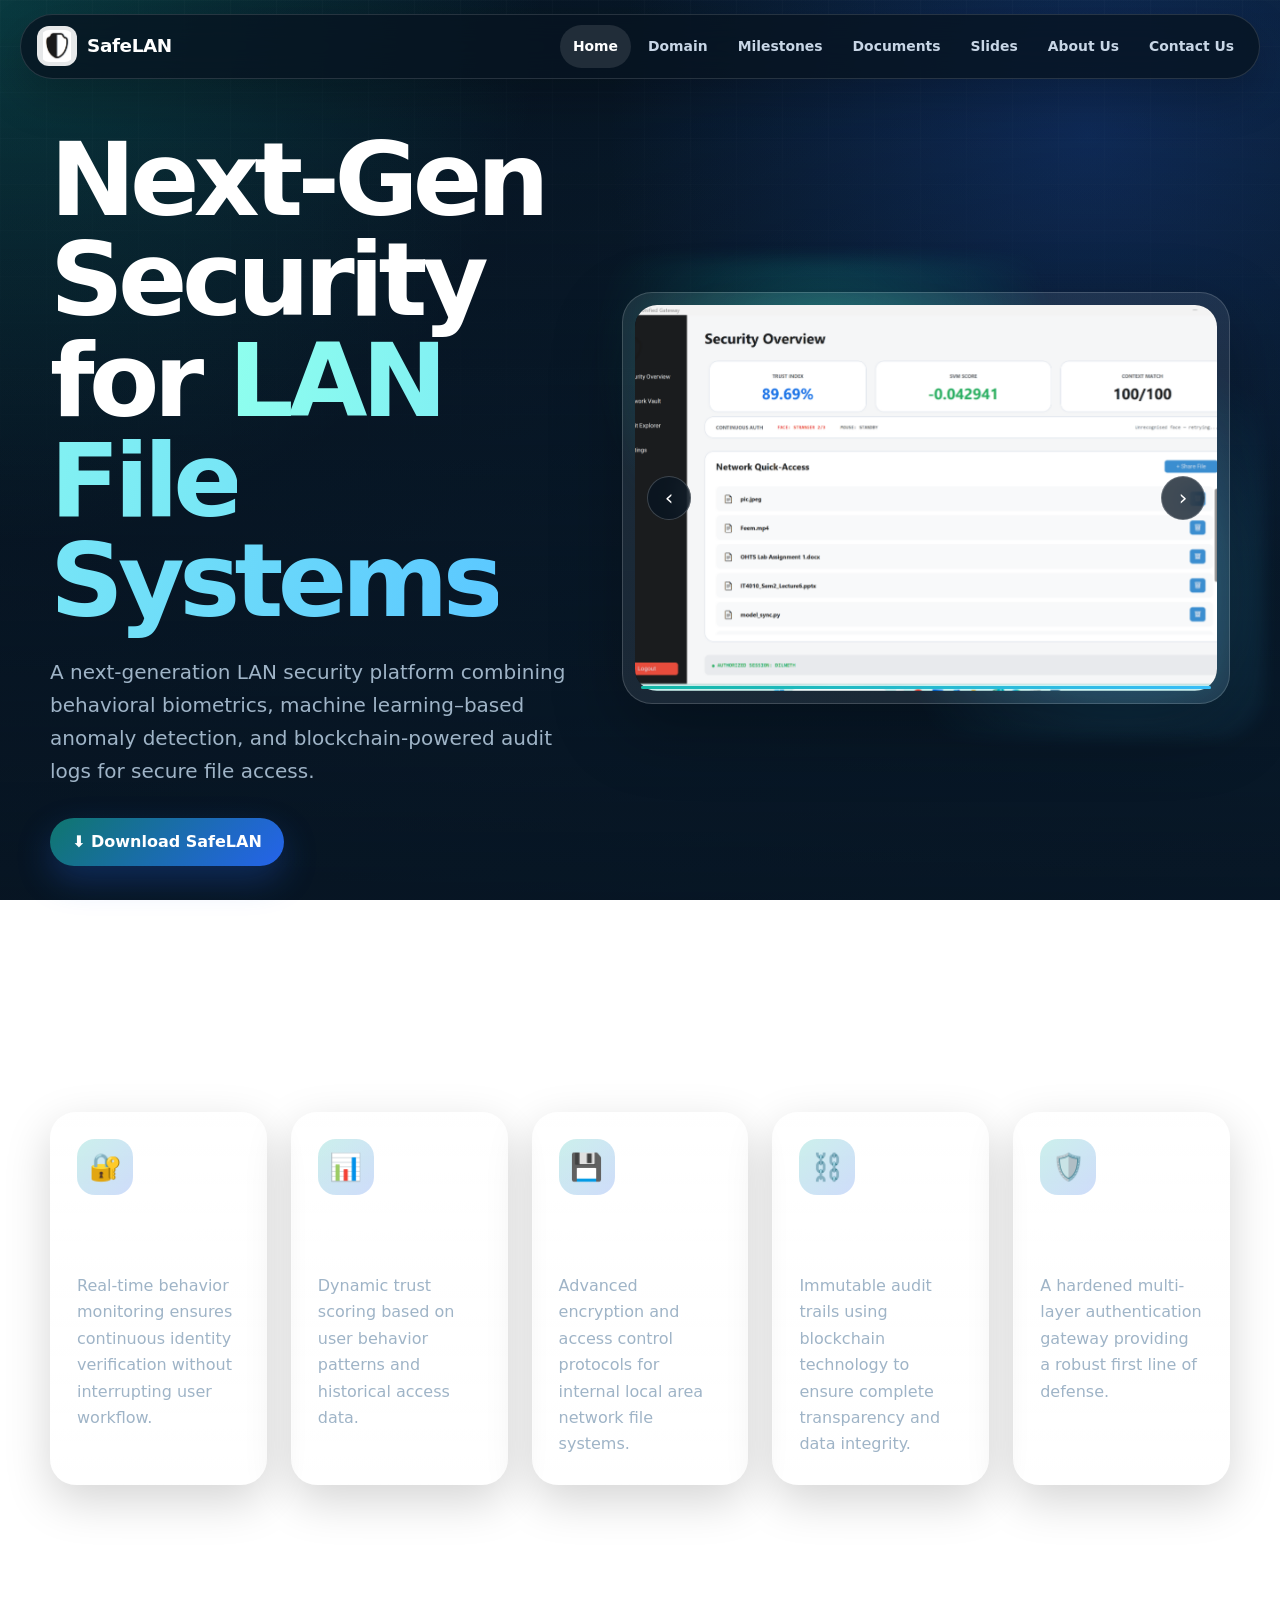
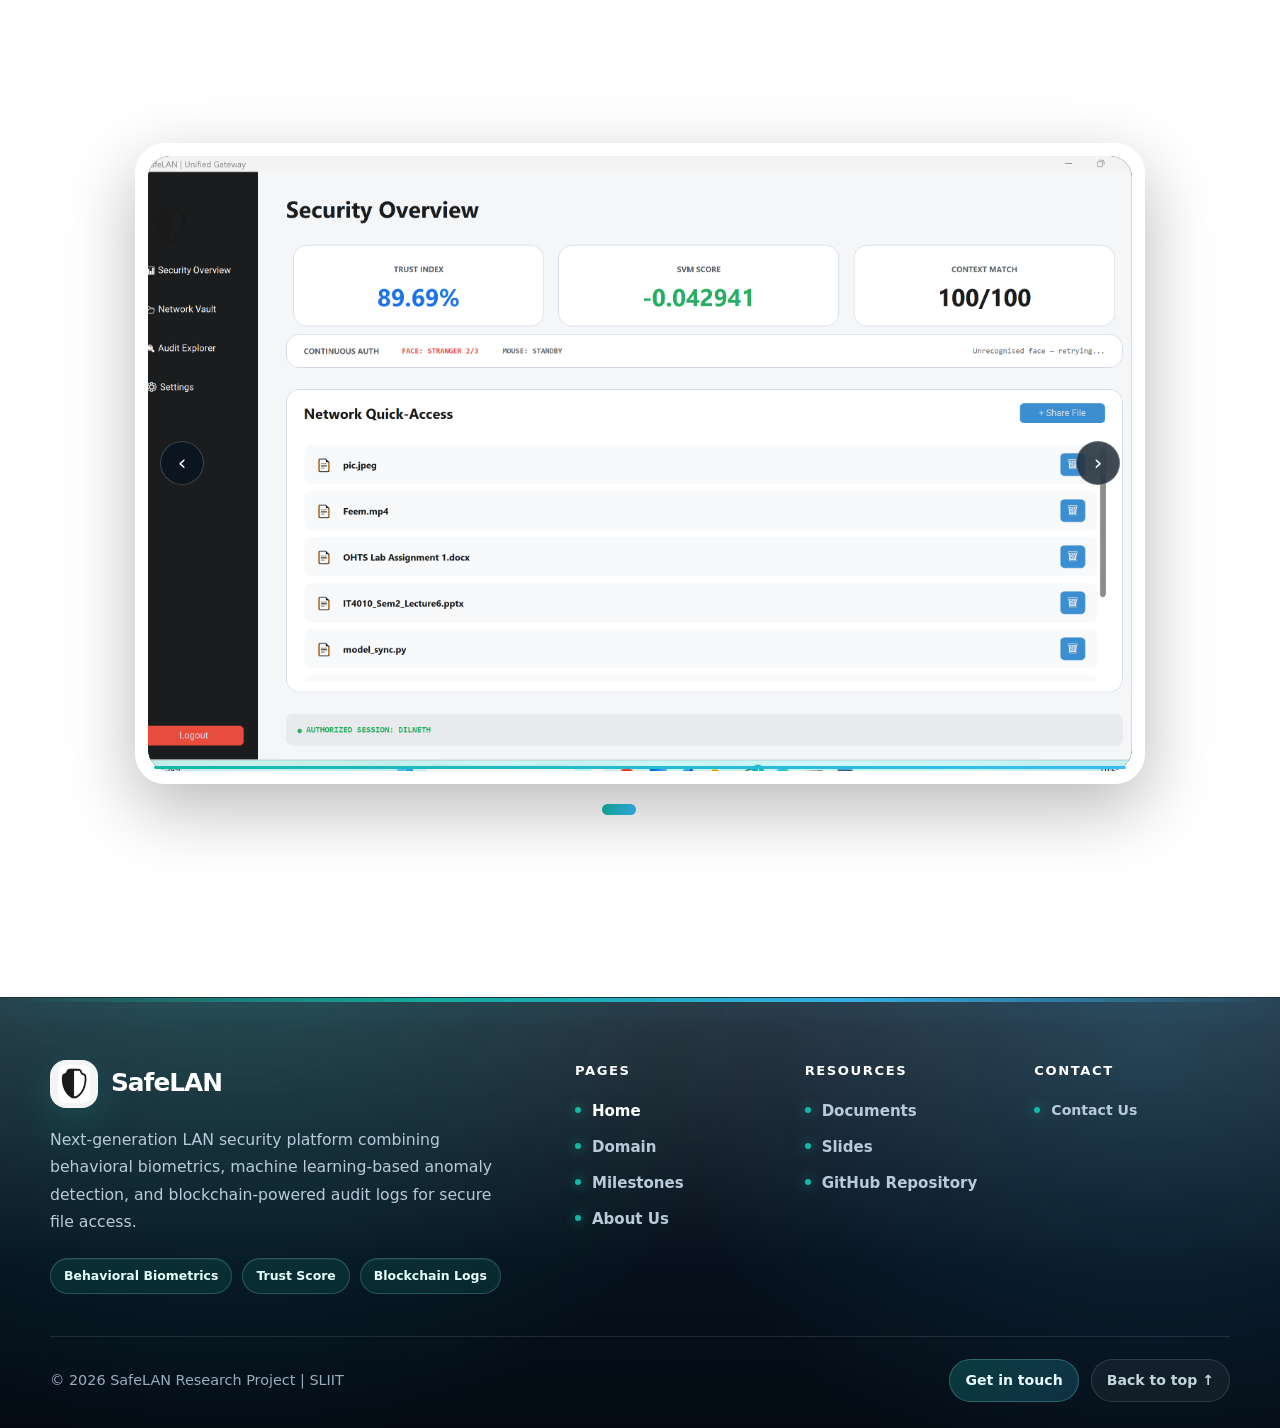
==== commit 2eb35cbc: "Update index.html" ====
--- a/index.html
+++ b/index.html
@@ -159,7 +159,7 @@
         <button class="back-to-top" type="button" data-back-to-top aria-label="Back to top">Back to top ↑</button>
       </div>
     </div>
-  </footer>
+  </footer> 
 
 
   <script src="js/script.js"></script>
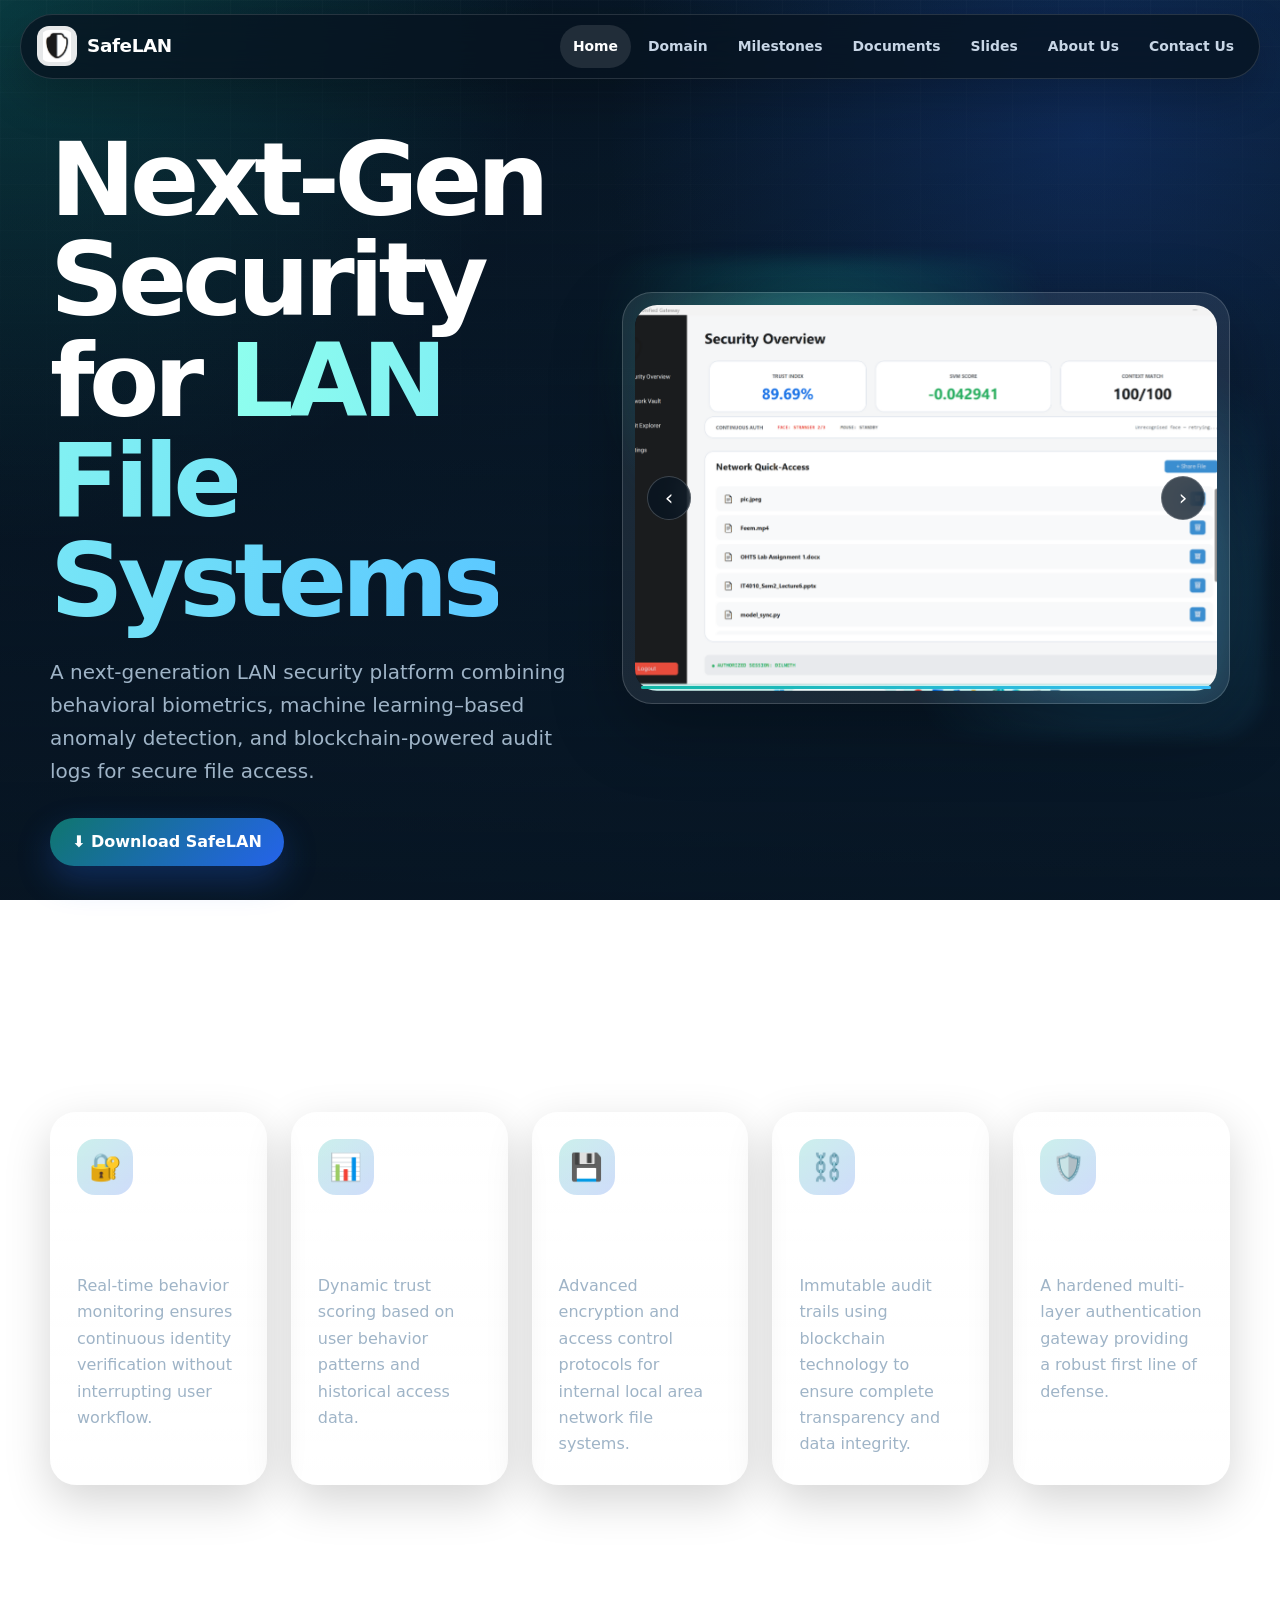
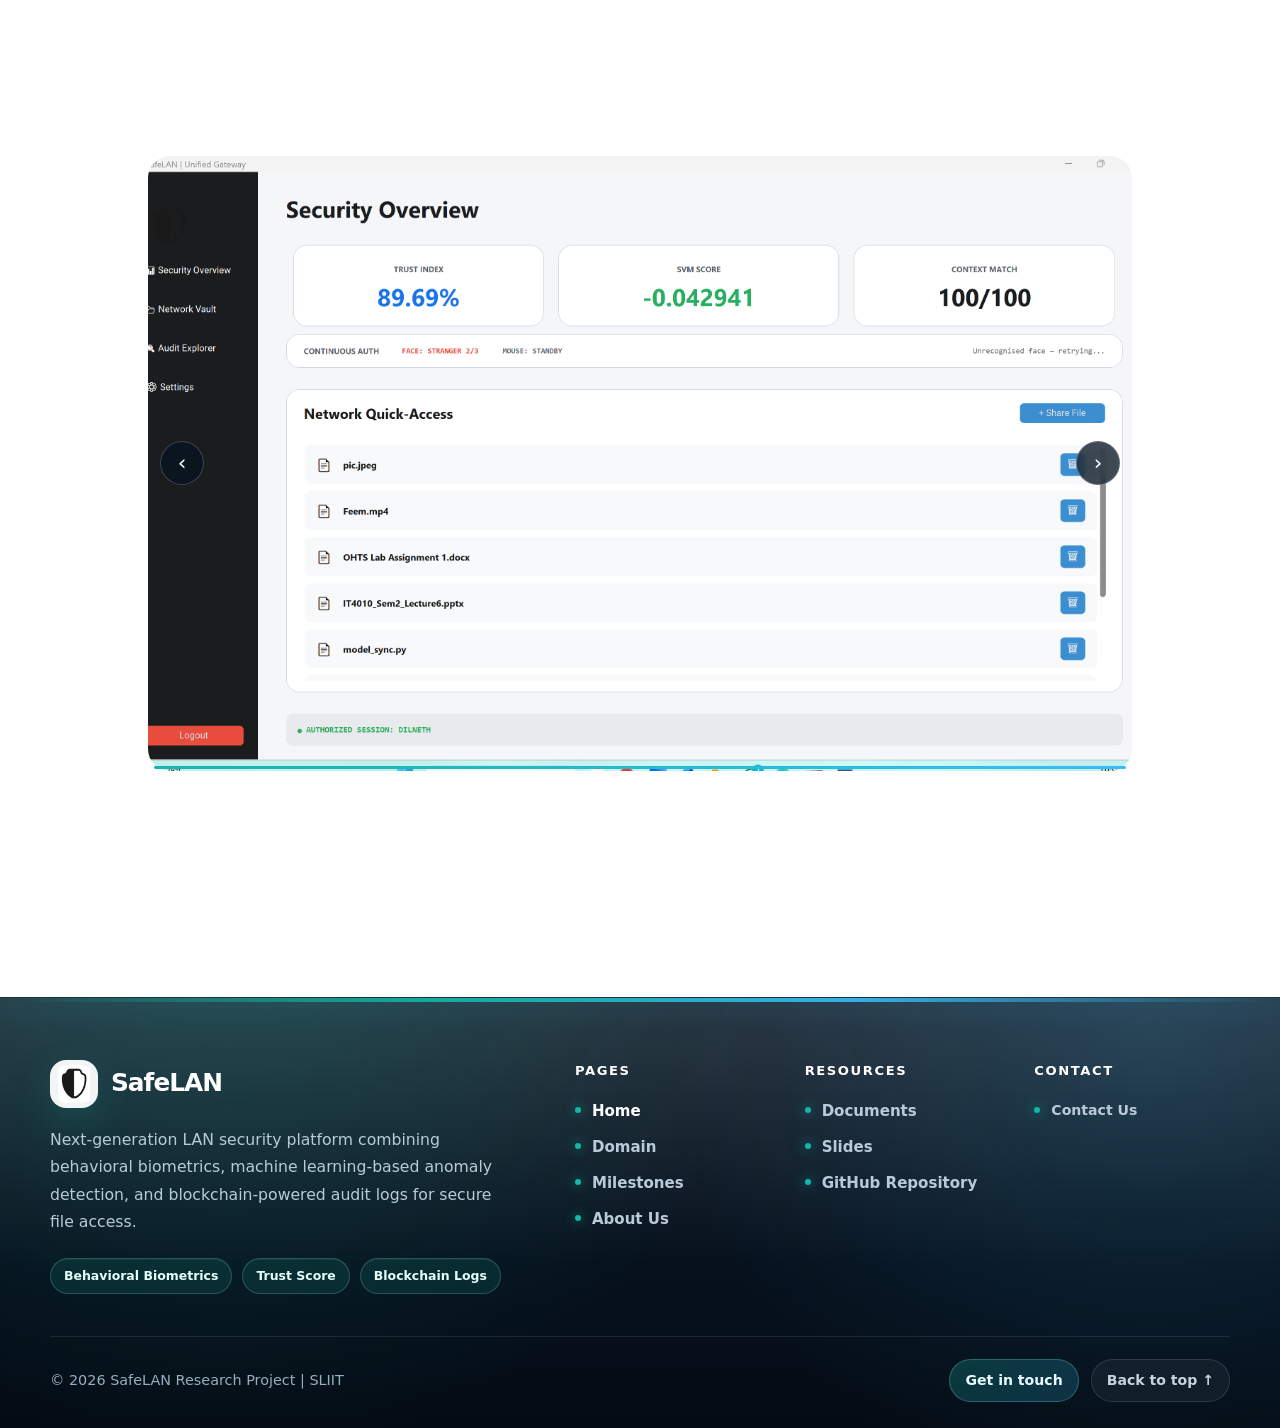
==== commit bcd949d6: "Update index.html" ====
--- a/index.html
+++ b/index.html
@@ -1,3 +1,4 @@
+<!-- update -->
 <!DOCTYPE html>
 <html lang="en">
 <head>
